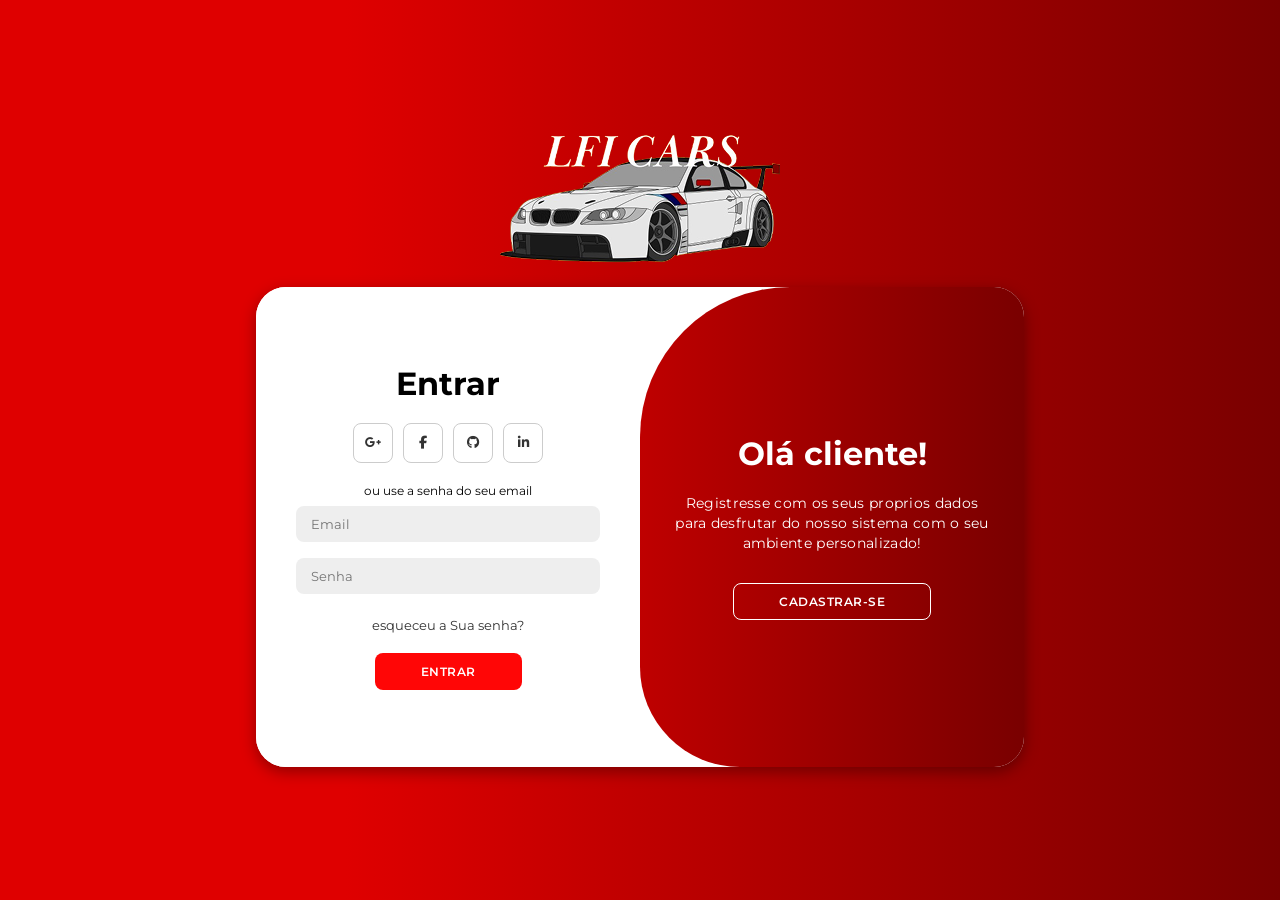
==== Trabalho  WEB/Login/index.html @ 8236ceaf "Add files via upload" ====
<!doctype html>
<html lang="en">
  <head>
    <meta charset="UTF-8" />
    <meta name="viewport" content="width=device-width, initial-scale=1.0" />
    <link
      rel="stylesheet"
      href="https://cdnjs.cloudflare.com/ajax/libs/font-awesome/6.4.2/css/all.min.css"
    />
    <link rel="stylesheet" href="style.css" />
    <title>Modern Login Page</title>
  </head>

  <body>
    <img src="src/LFI_CARS__1_-removebg-preview 1.png" alt="" srcset="" />
    <div class="container" id="container">
      <div class="form-container sign-up">
        <form>
          <h1>Criar Conta</h1>
          <div class="social-icons">
            <a href="#" class="icon"
              ><i class="fa-brands fa-google-plus-g"></i
            ></a>
            <a href="#" class="icon"><i class="fa-brands fa-facebook-f"></i></a>
            <a href="#" class="icon"><i class="fa-brands fa-github"></i></a>
            <a href="#" class="icon"
              ><i class="fa-brands fa-linkedin-in"></i
            ></a>
          </div>
          <span>Ou use o seu email para se registrar</span>
          <input type="text" placeholder="Nome" />
          <input type="email" placeholder="Email" />
          <input type="password" placeholder="Senha" />
          <button>Cadastrar-se</button>
        </form>
      </div>
      <div class="form-container sign-in">
        <form>
          <h1>Entrar</h1>
          <div class="social-icons">
            <a href="#" class="icon"
              ><i class="fa-brands fa-google-plus-g"></i
            ></a>
            <a href="#" class="icon"><i class="fa-brands fa-facebook-f"></i></a>
            <a href="#" class="icon"><i class="fa-brands fa-github"></i></a>
            <a href="#" class="icon"
              ><i class="fa-brands fa-linkedin-in"></i
            ></a>
          </div>
          <span>ou use a senha do seu email</span>
          <input type="email" placeholder="Email" />
          <input type="password" placeholder="Senha" />
          <a href="#">esqueceu a Sua senha?</a>
          <button>Entrar</button>
        </form>
      </div>
      <div class="toggle-container">
        <div class="toggle">
          <div class="toggle-panel toggle-left">
            <h1>Olá cliente!</h1>
            <p>Caso ja possua a sua conta somente faça o login e aproveite</p>
            <button class="hidden" id="login">Entrar</button>
          </div>
          <div class="toggle-panel toggle-right">
            <h1>Olá cliente!</h1>
            <p>
              Registresse com os seus proprios dados para desfrutar do nosso
              sistema com o seu ambiente personalizado!
            </p>
            <button class="hidden" id="register">Cadastrar-se</button>
          </div>
        </div>
      </div>
    </div>

    <script src="script.js"></script>
  </body>
</html>
---- Trabalho  WEB/Login/style.css ----
@import url("https://fonts.googleapis.com/css2?family=Montserrat:wght@300;400;500;600;700&display=swap");

* {
  margin: 0;
  padding: 0;
  box-sizing: border-box;
  font-family: "Montserrat", sans-serif;
}

body {
  background: linear-gradient(to right, #df0000 27%, #790000 100%);
  display: flex;
  align-items: center;
  justify-content: center;
  flex-direction: column;
  height: 100vh;
  gap: 20px;
}

.container {
  background-color: #fff;
  border-radius: 30px;
  box-shadow: 0 5px 15px rgba(0, 0, 0, 0.35);
  position: relative;
  overflow: hidden;
  width: 768px;
  max-width: 100%;
  min-height: 480px;
}

.container p {
  font-size: 14px;
  line-height: 20px;
  letter-spacing: 0.3px;
  margin: 20px 0;
}

.container span {
  font-size: 12px;
}

.container a {
  color: #333;
  font-size: 13px;
  text-decoration: none;
  margin: 15px 0 10px;
}

.container button {
  background-color: #ff0606;
  color: #fff;
  font-size: 12px;
  padding: 10px 45px;
  border: 1px solid transparent;
  border-radius: 8px;
  font-weight: 600;
  letter-spacing: 0.5px;
  text-transform: uppercase;
  margin-top: 10px;
  cursor: pointer;
}

.container button.hidden {
  background-color: transparent;
  border-color: #fff;
}

.container form {
  background-color: #fff;
  display: flex;
  align-items: center;
  justify-content: center;
  flex-direction: column;
  padding: 0 40px;
  height: 100%;
}

.container input {
  background-color: #eee;
  border: none;
  margin: 8px 0;
  padding: 10px 15px;
  font-size: 13px;
  border-radius: 8px;
  width: 100%;
  outline: none;
}

.form-container {
  position: absolute;
  top: 0;
  height: 100%;
  transition: all 0.6s ease-in-out;
}

.sign-in {
  left: 0;
  width: 50%;
  z-index: 2;
}

.container.active .sign-in {
  transform: translateX(100%);
}

.sign-up {
  left: 0;
  width: 50%;
  opacity: 0;
  z-index: 1;
}

.container.active .sign-up {
  transform: translateX(100%);
  opacity: 1;
  z-index: 5;
  animation: move 0.6s;
}

@keyframes move {
  0%,
  49.99% {
    opacity: 0;
    z-index: 1;
  }
  50%,
  100% {
    opacity: 1;
    z-index: 5;
  }
}

.social-icons {
  margin: 20px 0;
}

.social-icons a {
  border: 1px solid #ccc;
  border-radius: 20%;
  display: inline-flex;
  justify-content: center;
  align-items: center;
  margin: 0 3px;
  width: 40px;
  height: 40px;
}

.toggle-container {
  position: absolute;
  top: 0;
  left: 50%;
  width: 50%;
  height: 100%;
  overflow: hidden;
  transition: all 0.6s ease-in-out;
  border-radius: 150px 0 0 100px;
  z-index: 1000;
}

.container.active .toggle-container {
  transform: translateX(-100%);
  border-radius: 0 150px 100px 0;
}

.toggle {
  height: 100%;
  background: linear-gradient(to right, #df0000 27%, #790000 100%);
  color: #fff;
  position: relative;
  left: -100%;
  height: 100%;
  width: 200%;
  transform: translateX(0);
  transition: all 0.6s ease-in-out;
}

.container.active .toggle {
  transform: translateX(50%);
}

.toggle-panel {
  position: absolute;
  width: 50%;
  height: 100%;
  display: flex;
  align-items: center;
  justify-content: center;
  flex-direction: column;
  padding: 0 30px;
  text-align: center;
  top: 0;
  transform: translateX(0);
  transition: all 0.6s ease-in-out;
}

.toggle-left {
  transform: translateX(-200%);
}

.container.active .toggle-left {
  transform: translateX(0);
}

.toggle-right {
  right: 0;
  transform: translateX(0);
}

.container.active .toggle-right {
  transform: translateX(200%);
}
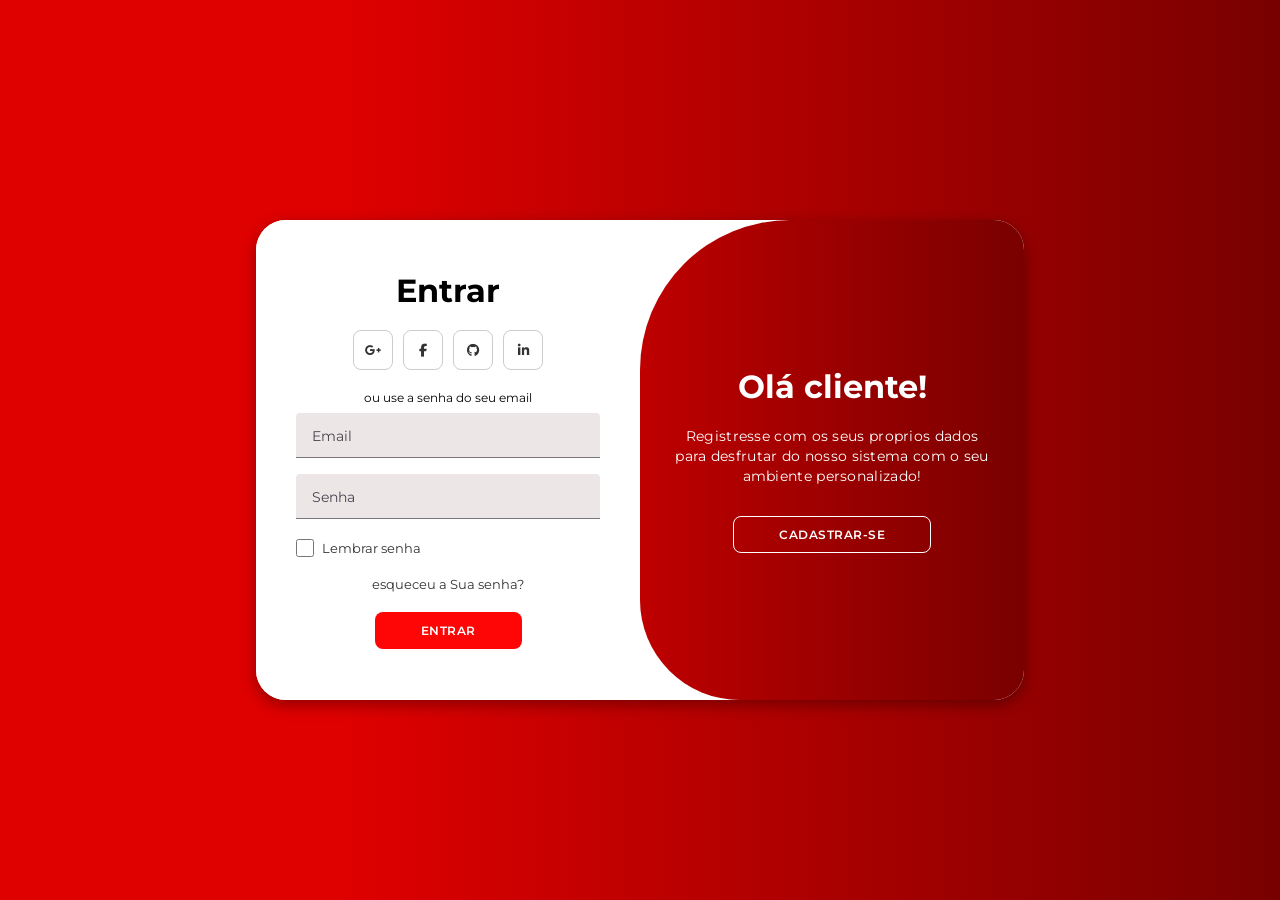
==== commit 6f4f9c1c: "Estiliza inputs do login com Material Design 3 (Filled text field) - Campos no padrao Filled text fi" ====
--- a/Trabalho  WEB/Login/index.html
+++ b/Trabalho  WEB/Login/index.html
@@ -28,9 +28,18 @@
             ></a>
           </div>
           <span>Ou use o seu email para se registrar</span>
-          <input type="text" placeholder="Nome" />
-          <input type="email" placeholder="Email" />
-          <input type="password" placeholder="Senha" />
+          <div class="text-field">
+            <input type="text" id="signup-name" placeholder=" " />
+            <label for="signup-name">Nome</label>
+          </div>
+          <div class="text-field">
+            <input type="email" id="signup-email" placeholder=" " />
+            <label for="signup-email">Email</label>
+          </div>
+          <div class="text-field">
+            <input type="password" id="signup-password" placeholder=" " />
+            <label for="signup-password">Senha</label>
+          </div>
           <button>Cadastrar-se</button>
         </form>
       </div>
@@ -48,8 +57,18 @@
             ></a>
           </div>
           <span>ou use a senha do seu email</span>
-          <input type="email" placeholder="Email" />
-          <input type="password" placeholder="Senha" />
+          <div class="text-field">
+            <input type="email" id="signin-email" placeholder=" " />
+            <label for="signin-email">Email</label>
+          </div>
+          <div class="text-field">
+            <input type="password" id="signin-password" placeholder=" " />
+            <label for="signin-password">Senha</label>
+          </div>
+          <div class="remember-me">
+            <input type="checkbox" id="remember" />
+            <label for="remember">Lembrar senha</label>
+          </div>
           <a href="#">esqueceu a Sua senha?</a>
           <button>Entrar</button>
         </form>
--- a/Trabalho  WEB/Login/style.css
+++ b/Trabalho  WEB/Login/style.css
@@ -75,15 +75,84 @@
   height: 100%;
 }
 
+/* Material Design 3 - Filled text field */
+.text-field {
+  position: relative;
+  width: 100%;
+  margin: 8px 0;
+}
+
 .container input {
-  background-color: #eee;
+  background-color: #ece6e6; /* surface-container-highest */
   border: none;
-  margin: 8px 0;
-  padding: 10px 15px;
-  font-size: 13px;
-  border-radius: 8px;
+  border-bottom: 1px solid #79747e; /* active indicator (resting) */
+  /* espaço extra no topo para o label flutuante */
+  padding: 20px 16px 6px;
+  font-size: 14px;
+  color: #1d1b20; /* on-surface */
+  border-radius: 4px 4px 0 0; /* cantos arredondados só no topo */
   width: 100%;
   outline: none;
+  transition: background-color 0.15s ease, border-bottom-color 0.15s ease,
+    box-shadow 0.15s ease;
+}
+
+.container input:hover {
+  background-color: #e3dcdc;
+}
+
+.container input:focus {
+  background-color: #e3dcdc;
+  border-bottom-color: #df0000; /* primary */
+  /* indicador ativo de 2px no foco, sem deslocar o layout */
+  box-shadow: inset 0 -1px 0 0 #df0000;
+}
+
+/* Label flutuante */
+.text-field label {
+  position: absolute;
+  left: 16px;
+  top: 50%;
+  transform: translateY(-50%);
+  color: #49454f; /* on-surface-variant */
+  font-size: 14px;
+  pointer-events: none;
+  transition: top 0.15s ease, font-size 0.15s ease, color 0.15s ease,
+    transform 0.15s ease;
+}
+
+/* Sobe o label quando o campo está em foco ou preenchido */
+.text-field input:focus + label,
+.text-field input:not(:placeholder-shown) + label {
+  top: 7px;
+  transform: translateY(0);
+  font-size: 11px;
+}
+
+.text-field input:focus + label {
+  color: #df0000; /* primary */
+}
+
+/* Checkbox "Lembrar senha" - Material Design */
+.remember-me {
+  display: flex;
+  align-items: center;
+  gap: 8px;
+  width: 100%;
+  margin: 12px 0 4px;
+}
+
+.remember-me input[type="checkbox"] {
+  width: 18px;
+  height: 18px;
+  accent-color: #df0000; /* primary */
+  cursor: pointer;
+}
+
+.remember-me label {
+  color: #333;
+  font-size: 13px;
+  cursor: pointer;
 }
 
 .form-container {
@@ -159,7 +228,7 @@
 
 .container.active .toggle-container {
   transform: translateX(-100%);
-  border-radius: 0 150px 100px 0;
+  border-radius: 0 100px 100px 0;
 }
 
 .toggle {
